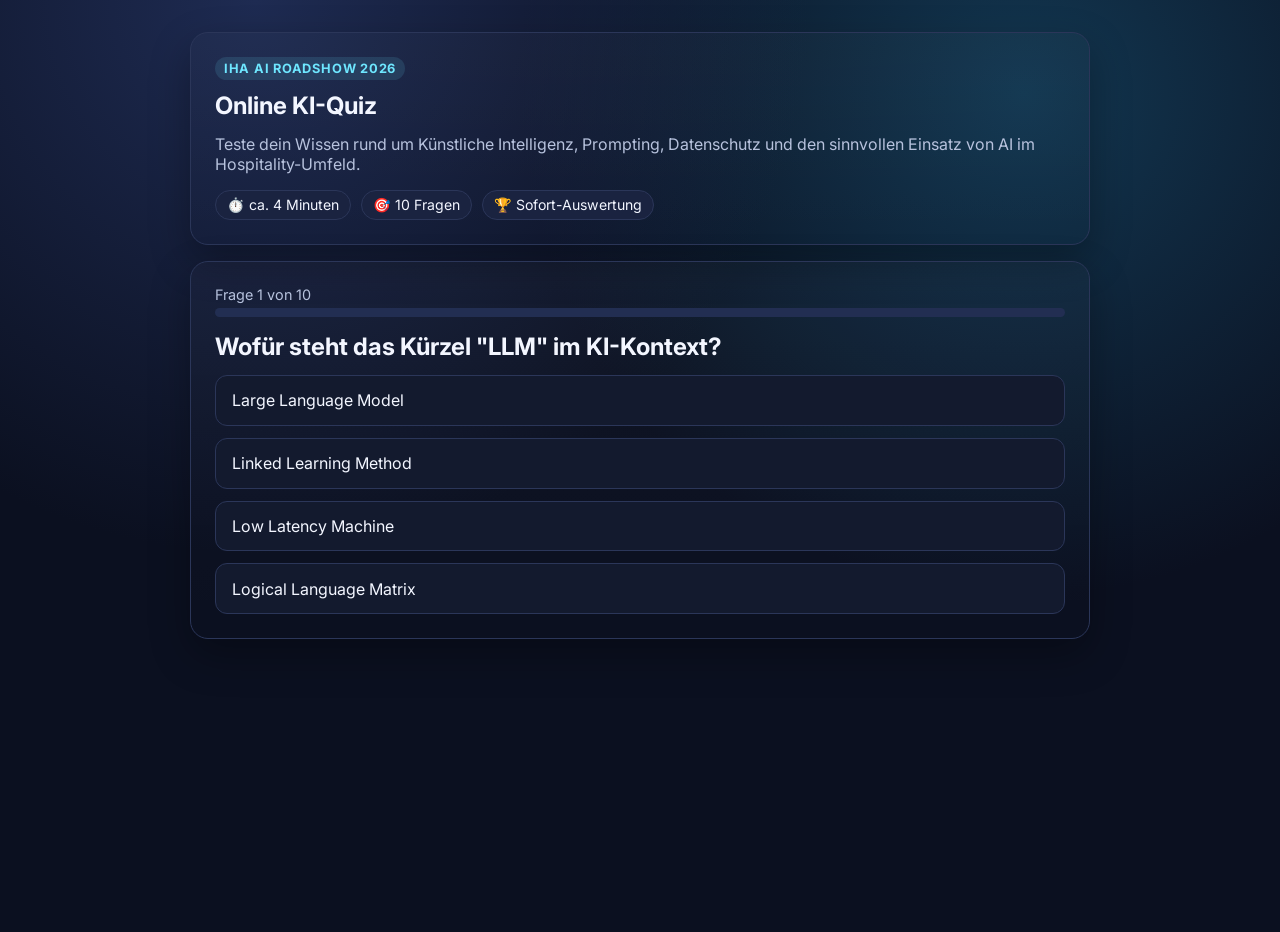
==== index.html @ 5fb24f61 "Create German IHA AI Roadshow online quiz" ====
<!DOCTYPE html>
<html lang="de">
<head>
  <meta charset="UTF-8">
  <meta name="viewport" content="width=device-width, initial-scale=1.0">
  <title>IHA AI Roadshow – Online-Quiz</title>
  <link rel="preconnect" href="https://fonts.googleapis.com">
  <link rel="preconnect" href="https://fonts.gstatic.com" crossorigin>
  <link href="https://fonts.googleapis.com/css2?family=Inter:wght@400;600;700;800&display=swap" rel="stylesheet">
  <link rel="stylesheet" href="styles.css">
</head>
<body>
  <main class="container">
    <section class="hero card">
      <p class="eyebrow">IHA AI Roadshow 2026</p>
      <h1>Online KI-Quiz</h1>
      <p class="intro">Teste dein Wissen rund um Künstliche Intelligenz, Prompting, Datenschutz und den sinnvollen Einsatz von AI im Hospitality-Umfeld.</p>
      <div class="meta">
        <span>⏱️ ca. 4 Minuten</span>
        <span>🎯 10 Fragen</span>
        <span>🏆 Sofort-Auswertung</span>
      </div>
    </section>

    <section class="quiz card" id="quiz" aria-live="polite"></section>
  </main>

  <script>
    const quizData = [
      {
        question: "Wofür steht das Kürzel \"LLM\" im KI-Kontext?",
        options: ["Large Language Model", "Linked Learning Method", "Low Latency Machine", "Logical Language Matrix"],
        answer: 0,
        explanation: "LLM steht für Large Language Model – also ein großes Sprachmodell, das mit sehr vielen Textdaten trainiert wurde."
      },
      {
        question: "Welche Aussage beschreibt Prompting am besten?",
        options: ["Das physische Starten eines Servers", "Die Formulierung von Eingaben für ein KI-Modell", "Das Komprimieren von Bildern", "Das Prüfen von WLAN-Signalen"],
        answer: 1,
        explanation: "Prompting bedeutet, eine KI durch klare Eingaben (Prompts) zu steuern, damit sie passende Ergebnisse liefert."
      },
      {
        question: "Was ist ein zentrales Risiko beim Einsatz von generativer KI im Unternehmen?",
        options: ["Zu viele USB-Ports", "Unkontrollierte Weitergabe sensibler Daten", "Höhere Bildschirmhelligkeit", "Langsamere Mausbewegung"],
        answer: 1,
        explanation: "Wer vertrauliche Daten ungeprüft in KI-Tools eingibt, riskiert Datenschutz- und Compliance-Probleme."
      },
      {
        question: "Welche Maßnahme verbessert die Qualität von KI-Antworten typischerweise am meisten?",
        options: ["Lauter Tippen", "Möglichst kurze, unpräzise Fragen", "Klare Rolle, Kontext und gewünschtes Ergebnis im Prompt", "Mehr Tabs im Browser"],
        answer: 2,
        explanation: "Je klarer Rolle, Kontext, Ziel und Format definiert sind, desto präziser kann das Modell antworten."
      },
      {
        question: "Was bedeutet \"Halluzination\" bei KI-Systemen?",
        options: ["Die KI schaltet sich aus", "Die KI erzeugt überzeugende, aber falsche Inhalte", "Ein Grafikfehler im Browser", "Die Tastatur reagiert nicht"],
        answer: 1,
        explanation: "Halluzinationen sind erfundene Aussagen, die plausibel klingen, aber faktisch falsch sein können."
      },
      {
        question: "Welches Prinzip ist bei KI-Nutzung im Hotelbetrieb besonders wichtig?",
        options: ["Mehr Emojis in jeder E-Mail", "Datensparsamkeit und Zugriff nach dem Need-to-know-Prinzip", "Alle Daten in öffentliche Chats kopieren", "Passwörter im Team teilen"],
        answer: 1,
        explanation: "Datensparsamkeit hilft, Risiken zu reduzieren. Nur notwendige Daten und klar geregelte Zugriffe sind best practice."
      },
      {
        question: "Welcher Use Case ist ein gutes Beispiel für KI-Mehrwert in der Hotellerie?",
        options: ["Automatische Erstellung personalisierter Antwortentwürfe für Gästebewertungen", "Austausch der Brandschutzanlage", "Ersetzen aller Mitarbeitergespräche", "Abschalten des PMS"],
        answer: 0,
        explanation: "KI kann Teams unterstützen, schneller hochwertige Antworten zu erstellen – mit menschlicher Endkontrolle."
      },
      {
        question: "Warum sollte man KI-Ergebnisse grundsätzlich verifizieren?",
        options: ["Weil KI immer langsam ist", "Weil KI keine Umlaute versteht", "Weil Antworten fehlerhaft, veraltet oder verzerrt sein können", "Weil sonst das WLAN ausfällt"],
        answer: 2,
        explanation: "KI liefert Wahrscheinlichkeiten, keine garantierten Fakten. Deshalb sind Faktencheck und Plausibilitätsprüfung Pflicht."
      },
      {
        question: "Welche Formulierung ist der bessere Prompt für ein Management-Briefing?",
        options: ["Erzähl mal was über KI", "Schreibe ein 5-Punkte-Briefing für Hoteldirektoren: Chancen, Risiken, erste 30-Tage-Schritte, in sachlichem Ton", "KI", "Mach irgendwas Kreatives"],
        answer: 1,
        explanation: "Der zweite Prompt ist klar in Zielgruppe, Struktur, Inhalt und Tonalität – dadurch deutlich nützlicher."
      },
      {
        question: "Was ist ein sinnvoller erster Schritt für KI-Governance im Unternehmen?",
        options: ["Keine Regeln definieren", "Eine kurze KI-Richtlinie mit erlaubten Tools und Datennutzung erstellen", "Alle bestehenden Prozesse löschen", "Nur noch per Sprachnachricht kommunizieren"],
        answer: 1,
        explanation: "Eine pragmatische KI-Policy schafft Sicherheit: Welche Tools sind erlaubt, welche Daten tabu, wer gibt frei?"
      }
    ];

    const quizEl = document.getElementById('quiz');
    let current = 0;
    let score = 0;
    const selectedAnswers = [];

    function renderQuestion() {
      const item = quizData[current];
      quizEl.innerHTML = `
        <div class="progress-wrap">
          <p class="progress-label">Frage ${current + 1} von ${quizData.length}</p>
          <div class="progress"><span style="width:${((current) / quizData.length) * 100}%"></span></div>
        </div>
        <h2>${item.question}</h2>
        <div class="options">
          ${item.options.map((opt, i) => `
            <button class="option" data-index="${i}">${opt}</button>
          `).join('')}
        </div>
      `;

      quizEl.querySelectorAll('.option').forEach(btn => {
        btn.addEventListener('click', () => handleAnswer(Number(btn.dataset.index)));
      });
    }

    function handleAnswer(index) {
      selectedAnswers.push(index);
      const item = quizData[current];
      if (index === item.answer) score++;

      quizEl.innerHTML = `
        <p class="feedback ${index === item.answer ? 'ok' : 'bad'}">
          ${index === item.answer ? '✅ Richtig!' : '❌ Nicht ganz.'}
        </p>
        <p class="explanation">${item.explanation}</p>
        <button class="next">${current + 1 < quizData.length ? 'Weiter zur nächsten Frage' : 'Ergebnis anzeigen'}</button>
      `;

      quizEl.querySelector('.next').addEventListener('click', () => {
        current++;
        if (current < quizData.length) {
          renderQuestion();
        } else {
          renderResult();
        }
      });
    }

    function renderResult() {
      const pct = Math.round((score / quizData.length) * 100);
      let level = 'KI-Neuling';
      if (pct >= 80) level = 'KI-Champion';
      else if (pct >= 60) level = 'KI-Praktiker:in';
      else if (pct >= 40) level = 'KI-Entdecker:in';

      quizEl.innerHTML = `
        <h2>Dein Ergebnis</h2>
        <p class="result-score">${score} / ${quizData.length} richtig (${pct}%)</p>
        <p class="result-level">Level: <strong>${level}</strong></p>
        <p class="result-copy">Danke fürs Mitmachen beim <strong>IHA AI Roadshow</strong> Quiz. Nutze die Session, um konkrete KI-Anwendungsfälle für deinen Betrieb zu definieren.</p>
        <button class="restart">Nochmal spielen</button>
      `;

      quizEl.querySelector('.restart').addEventListener('click', () => {
        current = 0;
        score = 0;
        selectedAnswers.length = 0;
        renderQuestion();
      });
    }

    renderQuestion();
  </script>
</body>
</html>
---- styles.css ----
:root {
  --bg: #0b1020;
  --surface: #131a2e;
  --surface-2: #1a2340;
  --text: #f3f6ff;
  --muted: #b7c2dd;
  --primary: #6ee7ff;
  --success: #38d39f;
  --danger: #ff7b7b;
  --border: #2b3659;
}

* {
  box-sizing: border-box;
}

body {
  margin: 0;
  min-height: 100vh;
  font-family: 'Inter', system-ui, -apple-system, BlinkMacSystemFont, 'Segoe UI', sans-serif;
  color: var(--text);
  background:
    radial-gradient(circle at 20% 0%, #1e2b52 0%, transparent 40%),
    radial-gradient(circle at 80% 10%, #123751 0%, transparent 38%),
    var(--bg);
}

.container {
  width: min(900px, 92vw);
  margin: 2rem auto 3rem;
  display: grid;
  gap: 1rem;
}

.card {
  background: linear-gradient(180deg, rgba(255, 255, 255, 0.02), rgba(255, 255, 255, 0));
  border: 1px solid var(--border);
  border-radius: 18px;
  padding: 1.5rem;
  box-shadow: 0 16px 40px rgba(0, 0, 0, 0.3);
}

.eyebrow {
  display: inline-block;
  margin: 0 0 0.75rem;
  padding: 0.25rem 0.55rem;
  border-radius: 999px;
  background: rgba(110, 231, 255, 0.12);
  color: var(--primary);
  font-weight: 700;
  font-size: 0.8rem;
  letter-spacing: 0.06em;
  text-transform: uppercase;
}

h1, h2 {
  margin: 0 0 0.8rem;
  line-height: 1.2;
}

.intro {
  margin: 0;
  color: var(--muted);
}

.meta {
  margin-top: 1rem;
  display: flex;
  flex-wrap: wrap;
  gap: 0.6rem;
}

.meta span {
  background: var(--surface-2);
  border: 1px solid var(--border);
  border-radius: 999px;
  padding: 0.35rem 0.7rem;
  font-size: 0.88rem;
}

.progress-wrap {
  margin-bottom: 1rem;
}

.progress-label {
  margin: 0 0 0.35rem;
  color: var(--muted);
  font-size: 0.9rem;
}

.progress {
  width: 100%;
  height: 9px;
  border-radius: 999px;
  background: #222e52;
  overflow: hidden;
}

.progress span {
  display: block;
  height: 100%;
  background: linear-gradient(90deg, #41c9ff, #3be7af);
}

.options {
  display: grid;
  gap: 0.75rem;
}

.option, .next, .restart {
  border: 1px solid var(--border);
  background: var(--surface);
  color: var(--text);
  border-radius: 12px;
  padding: 0.9rem 1rem;
  text-align: left;
  cursor: pointer;
  font: inherit;
  transition: transform 0.15s ease, border-color 0.2s ease, background 0.2s ease;
}

.option:hover, .next:hover, .restart:hover {
  transform: translateY(-1px);
  border-color: #4a5f94;
  background: #1d2744;
}

.feedback {
  font-weight: 700;
  margin: 0 0 0.7rem;
}

.feedback.ok {
  color: var(--success);
}

.feedback.bad {
  color: var(--danger);
}

.explanation {
  margin: 0 0 1rem;
  color: var(--muted);
}

.result-score {
  font-size: 1.1rem;
  font-weight: 700;
}

.result-level,
.result-copy {
  color: var(--muted);
}

.next,
.restart {
  margin-top: 0.2rem;
  text-align: center;
}

@media (max-width: 600px) {
  .container {
    margin-top: 1.2rem;
  }

  .card {
    padding: 1.15rem;
  }

  h1 {
    font-size: 1.65rem;
  }
}
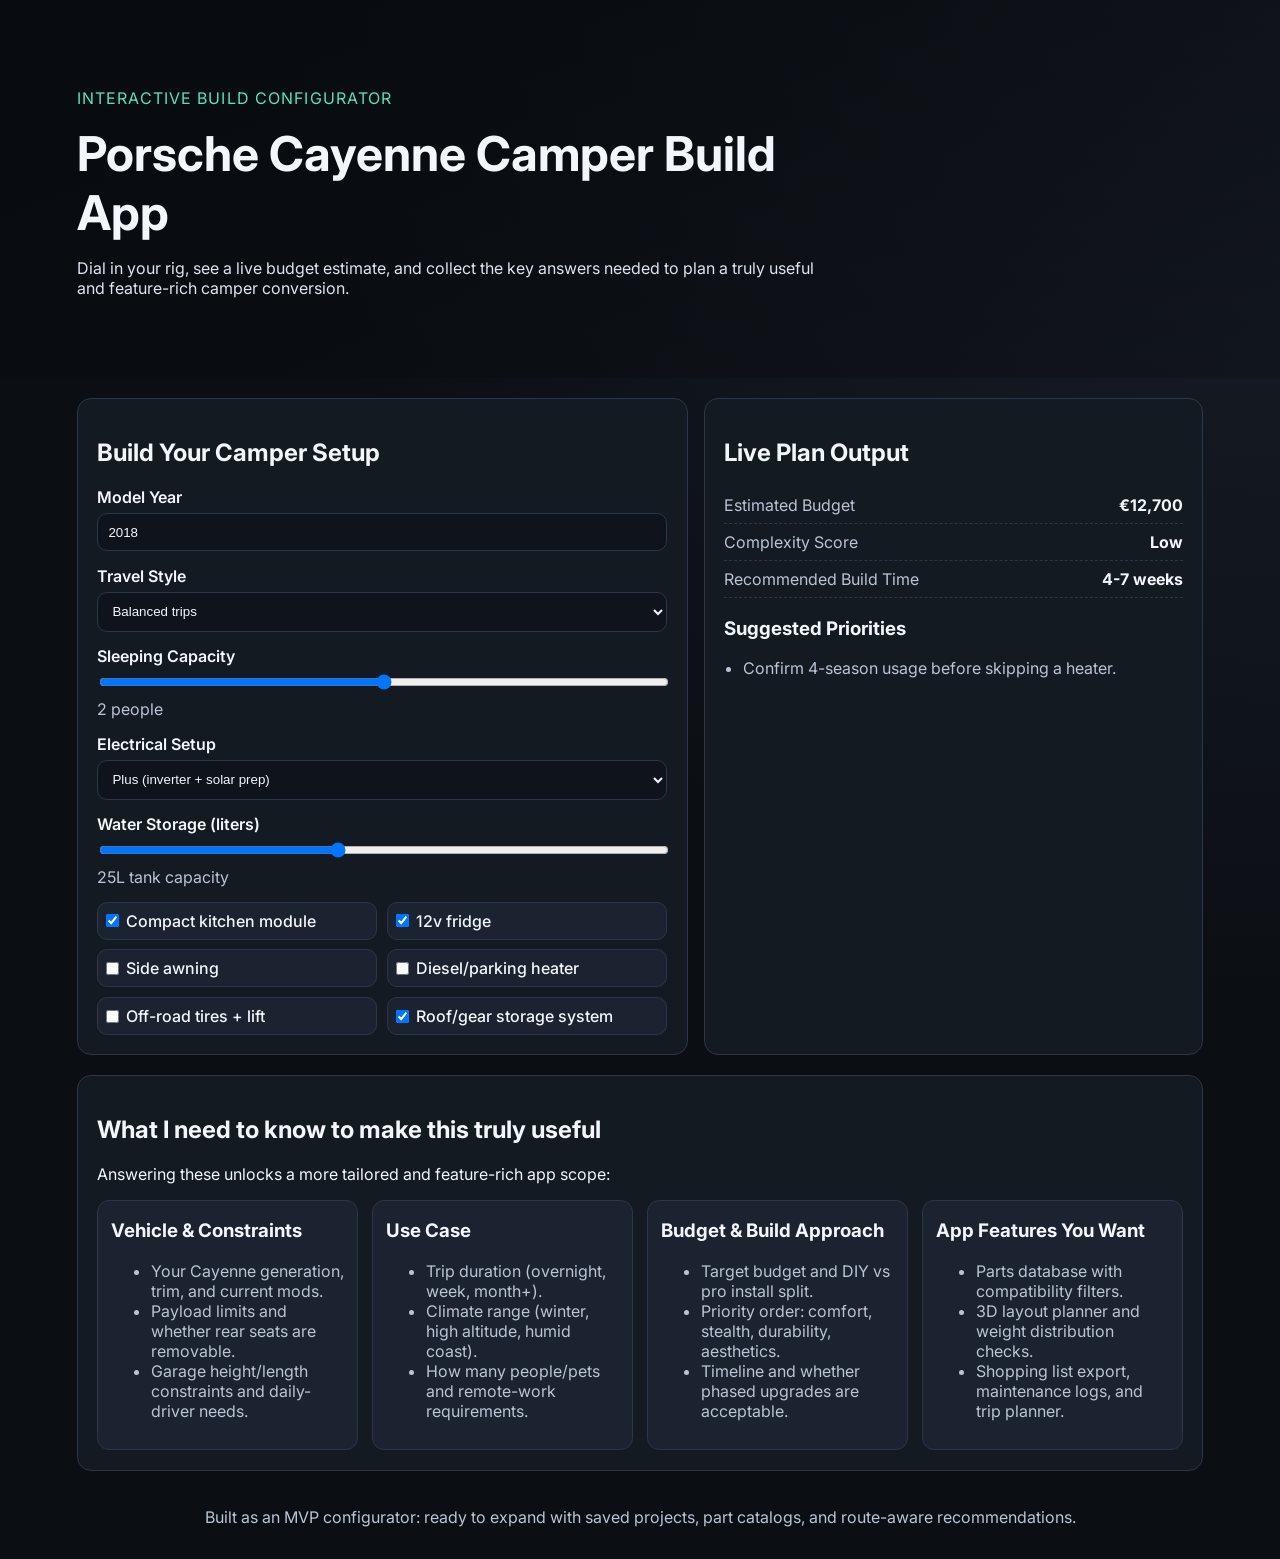
==== commit bc4fcaec: "Build interactive Porsche Cayenne camper planner MVP" ====
--- a/index.html
+++ b/index.html
@@ -1,166 +1,122 @@
 <!DOCTYPE html>
-<html lang="de">
+<html lang="en">
 <head>
   <meta charset="UTF-8">
   <meta name="viewport" content="width=device-width, initial-scale=1.0">
-  <title>IHA AI Roadshow – Online-Quiz</title>
+  <title>Porsche Cayenne Camper Build Planner</title>
   <link rel="preconnect" href="https://fonts.googleapis.com">
   <link rel="preconnect" href="https://fonts.gstatic.com" crossorigin>
   <link href="https://fonts.googleapis.com/css2?family=Inter:wght@400;600;700;800&display=swap" rel="stylesheet">
   <link rel="stylesheet" href="styles.css">
 </head>
 <body>
-  <main class="container">
-    <section class="hero card">
-      <p class="eyebrow">IHA AI Roadshow 2026</p>
-      <h1>Online KI-Quiz</h1>
-      <p class="intro">Teste dein Wissen rund um Künstliche Intelligenz, Prompting, Datenschutz und den sinnvollen Einsatz von AI im Hospitality-Umfeld.</p>
-      <div class="meta">
-        <span>⏱️ ca. 4 Minuten</span>
-        <span>🎯 10 Fragen</span>
-        <span>🏆 Sofort-Auswertung</span>
+  <header class="hero">
+    <div class="hero-overlay"></div>
+    <div class="hero-content">
+      <p class="eyebrow">Interactive Build Configurator</p>
+      <h1>Porsche Cayenne Camper Build App</h1>
+      <p class="lede">Dial in your rig, see a live budget estimate, and collect the key answers needed to plan a truly useful and feature-rich camper conversion.</p>
+    </div>
+  </header>
+
+  <main class="layout">
+    <section class="panel controls">
+      <h2>Build Your Camper Setup</h2>
+
+      <label>Model Year
+        <input id="modelYear" type="number" min="2008" max="2026" value="2018">
+      </label>
+
+      <label>Travel Style
+        <select id="travelStyle">
+          <option value="weekend">Weekend escapes</option>
+          <option value="balanced" selected>Balanced trips</option>
+          <option value="expedition">Long expeditions</option>
+        </select>
+      </label>
+
+      <label>Sleeping Capacity
+        <input id="sleepers" type="range" min="1" max="3" value="2">
+        <span class="hint"><span id="sleepersValue">2</span> people</span>
+      </label>
+
+      <label>Electrical Setup
+        <select id="powerTier">
+          <option value="basic">Basic (battery + USB/12v)</option>
+          <option value="plus" selected>Plus (inverter + solar prep)</option>
+          <option value="pro">Pro (solar + shore + smart monitoring)</option>
+        </select>
+      </label>
+
+      <label>Water Storage (liters)
+        <input id="waterLiters" type="range" min="0" max="60" value="25">
+        <span class="hint"><span id="waterValue">25</span>L tank capacity</span>
+      </label>
+
+      <div class="checkbox-grid">
+        <label><input type="checkbox" id="kitchen" checked> Compact kitchen module</label>
+        <label><input type="checkbox" id="fridge" checked> 12v fridge</label>
+        <label><input type="checkbox" id="awning"> Side awning</label>
+        <label><input type="checkbox" id="heater"> Diesel/parking heater</label>
+        <label><input type="checkbox" id="offroad"> Off-road tires + lift</label>
+        <label><input type="checkbox" id="storage" checked> Roof/gear storage system</label>
       </div>
     </section>
 
-    <section class="quiz card" id="quiz" aria-live="polite"></section>
+    <aside class="panel output">
+      <h2>Live Plan Output</h2>
+      <div class="metric"><span>Estimated Budget</span><strong id="budget">€13,000</strong></div>
+      <div class="metric"><span>Complexity Score</span><strong id="complexity">Medium</strong></div>
+      <div class="metric"><span>Recommended Build Time</span><strong id="timeline">8-12 weeks</strong></div>
+
+      <h3>Suggested Priorities</h3>
+      <ul id="priorities"></ul>
+    </aside>
   </main>
 
-  <script>
-    const quizData = [
-      {
-        question: "Wofür steht das Kürzel \"LLM\" im KI-Kontext?",
-        options: ["Large Language Model", "Linked Learning Method", "Low Latency Machine", "Logical Language Matrix"],
-        answer: 0,
-        explanation: "LLM steht für Large Language Model – also ein großes Sprachmodell, das mit sehr vielen Textdaten trainiert wurde."
-      },
-      {
-        question: "Welche Aussage beschreibt Prompting am besten?",
-        options: ["Das physische Starten eines Servers", "Die Formulierung von Eingaben für ein KI-Modell", "Das Komprimieren von Bildern", "Das Prüfen von WLAN-Signalen"],
-        answer: 1,
-        explanation: "Prompting bedeutet, eine KI durch klare Eingaben (Prompts) zu steuern, damit sie passende Ergebnisse liefert."
-      },
-      {
-        question: "Was ist ein zentrales Risiko beim Einsatz von generativer KI im Unternehmen?",
-        options: ["Zu viele USB-Ports", "Unkontrollierte Weitergabe sensibler Daten", "Höhere Bildschirmhelligkeit", "Langsamere Mausbewegung"],
-        answer: 1,
-        explanation: "Wer vertrauliche Daten ungeprüft in KI-Tools eingibt, riskiert Datenschutz- und Compliance-Probleme."
-      },
-      {
-        question: "Welche Maßnahme verbessert die Qualität von KI-Antworten typischerweise am meisten?",
-        options: ["Lauter Tippen", "Möglichst kurze, unpräzise Fragen", "Klare Rolle, Kontext und gewünschtes Ergebnis im Prompt", "Mehr Tabs im Browser"],
-        answer: 2,
-        explanation: "Je klarer Rolle, Kontext, Ziel und Format definiert sind, desto präziser kann das Modell antworten."
-      },
-      {
-        question: "Was bedeutet \"Halluzination\" bei KI-Systemen?",
-        options: ["Die KI schaltet sich aus", "Die KI erzeugt überzeugende, aber falsche Inhalte", "Ein Grafikfehler im Browser", "Die Tastatur reagiert nicht"],
-        answer: 1,
-        explanation: "Halluzinationen sind erfundene Aussagen, die plausibel klingen, aber faktisch falsch sein können."
-      },
-      {
-        question: "Welches Prinzip ist bei KI-Nutzung im Hotelbetrieb besonders wichtig?",
-        options: ["Mehr Emojis in jeder E-Mail", "Datensparsamkeit und Zugriff nach dem Need-to-know-Prinzip", "Alle Daten in öffentliche Chats kopieren", "Passwörter im Team teilen"],
-        answer: 1,
-        explanation: "Datensparsamkeit hilft, Risiken zu reduzieren. Nur notwendige Daten und klar geregelte Zugriffe sind best practice."
-      },
-      {
-        question: "Welcher Use Case ist ein gutes Beispiel für KI-Mehrwert in der Hotellerie?",
-        options: ["Automatische Erstellung personalisierter Antwortentwürfe für Gästebewertungen", "Austausch der Brandschutzanlage", "Ersetzen aller Mitarbeitergespräche", "Abschalten des PMS"],
-        answer: 0,
-        explanation: "KI kann Teams unterstützen, schneller hochwertige Antworten zu erstellen – mit menschlicher Endkontrolle."
-      },
-      {
-        question: "Warum sollte man KI-Ergebnisse grundsätzlich verifizieren?",
-        options: ["Weil KI immer langsam ist", "Weil KI keine Umlaute versteht", "Weil Antworten fehlerhaft, veraltet oder verzerrt sein können", "Weil sonst das WLAN ausfällt"],
-        answer: 2,
-        explanation: "KI liefert Wahrscheinlichkeiten, keine garantierten Fakten. Deshalb sind Faktencheck und Plausibilitätsprüfung Pflicht."
-      },
-      {
-        question: "Welche Formulierung ist der bessere Prompt für ein Management-Briefing?",
-        options: ["Erzähl mal was über KI", "Schreibe ein 5-Punkte-Briefing für Hoteldirektoren: Chancen, Risiken, erste 30-Tage-Schritte, in sachlichem Ton", "KI", "Mach irgendwas Kreatives"],
-        answer: 1,
-        explanation: "Der zweite Prompt ist klar in Zielgruppe, Struktur, Inhalt und Tonalität – dadurch deutlich nützlicher."
-      },
-      {
-        question: "Was ist ein sinnvoller erster Schritt für KI-Governance im Unternehmen?",
-        options: ["Keine Regeln definieren", "Eine kurze KI-Richtlinie mit erlaubten Tools und Datennutzung erstellen", "Alle bestehenden Prozesse löschen", "Nur noch per Sprachnachricht kommunizieren"],
-        answer: 1,
-        explanation: "Eine pragmatische KI-Policy schafft Sicherheit: Welche Tools sind erlaubt, welche Daten tabu, wer gibt frei?"
-      }
-    ];
+  <section class="panel questions">
+    <h2>What I need to know to make this truly useful</h2>
+    <p>Answering these unlocks a more tailored and feature-rich app scope:</p>
+    <div class="grid">
+      <article class="card">
+        <h3>Vehicle & Constraints</h3>
+        <ul>
+          <li>Your Cayenne generation, trim, and current mods.</li>
+          <li>Payload limits and whether rear seats are removable.</li>
+          <li>Garage height/length constraints and daily-driver needs.</li>
+        </ul>
+      </article>
+      <article class="card">
+        <h3>Use Case</h3>
+        <ul>
+          <li>Trip duration (overnight, week, month+).</li>
+          <li>Climate range (winter, high altitude, humid coast).</li>
+          <li>How many people/pets and remote-work requirements.</li>
+        </ul>
+      </article>
+      <article class="card">
+        <h3>Budget & Build Approach</h3>
+        <ul>
+          <li>Target budget and DIY vs pro install split.</li>
+          <li>Priority order: comfort, stealth, durability, aesthetics.</li>
+          <li>Timeline and whether phased upgrades are acceptable.</li>
+        </ul>
+      </article>
+      <article class="card">
+        <h3>App Features You Want</h3>
+        <ul>
+          <li>Parts database with compatibility filters.</li>
+          <li>3D layout planner and weight distribution checks.</li>
+          <li>Shopping list export, maintenance logs, and trip planner.</li>
+        </ul>
+      </article>
+    </div>
+  </section>
 
-    const quizEl = document.getElementById('quiz');
-    let current = 0;
-    let score = 0;
-    const selectedAnswers = [];
+  <footer class="footer">
+    Built as an MVP configurator: ready to expand with saved projects, part catalogs, and route-aware recommendations.
+  </footer>
 
-    function renderQuestion() {
-      const item = quizData[current];
-      quizEl.innerHTML = `
-        <div class="progress-wrap">
-          <p class="progress-label">Frage ${current + 1} von ${quizData.length}</p>
-          <div class="progress"><span style="width:${((current) / quizData.length) * 100}%"></span></div>
-        </div>
-        <h2>${item.question}</h2>
-        <div class="options">
-          ${item.options.map((opt, i) => `
-            <button class="option" data-index="${i}">${opt}</button>
-          `).join('')}
-        </div>
-      `;
-
-      quizEl.querySelectorAll('.option').forEach(btn => {
-        btn.addEventListener('click', () => handleAnswer(Number(btn.dataset.index)));
-      });
-    }
-
-    function handleAnswer(index) {
-      selectedAnswers.push(index);
-      const item = quizData[current];
-      if (index === item.answer) score++;
-
-      quizEl.innerHTML = `
-        <p class="feedback ${index === item.answer ? 'ok' : 'bad'}">
-          ${index === item.answer ? '✅ Richtig!' : '❌ Nicht ganz.'}
-        </p>
-        <p class="explanation">${item.explanation}</p>
-        <button class="next">${current + 1 < quizData.length ? 'Weiter zur nächsten Frage' : 'Ergebnis anzeigen'}</button>
-      `;
-
-      quizEl.querySelector('.next').addEventListener('click', () => {
-        current++;
-        if (current < quizData.length) {
-          renderQuestion();
-        } else {
-          renderResult();
-        }
-      });
-    }
-
-    function renderResult() {
-      const pct = Math.round((score / quizData.length) * 100);
-      let level = 'KI-Neuling';
-      if (pct >= 80) level = 'KI-Champion';
-      else if (pct >= 60) level = 'KI-Praktiker:in';
-      else if (pct >= 40) level = 'KI-Entdecker:in';
-
-      quizEl.innerHTML = `
-        <h2>Dein Ergebnis</h2>
-        <p class="result-score">${score} / ${quizData.length} richtig (${pct}%)</p>
-        <p class="result-level">Level: <strong>${level}</strong></p>
-        <p class="result-copy">Danke fürs Mitmachen beim <strong>IHA AI Roadshow</strong> Quiz. Nutze die Session, um konkrete KI-Anwendungsfälle für deinen Betrieb zu definieren.</p>
-        <button class="restart">Nochmal spielen</button>
-      `;
-
-      quizEl.querySelector('.restart').addEventListener('click', () => {
-        current = 0;
-        score = 0;
-        selectedAnswers.length = 0;
-        renderQuestion();
-      });
-    }
-
-    renderQuestion();
-  </script>
+  <script src="script.js"></script>
 </body>
 </html>
--- a/styles.css
+++ b/styles.css
@@ -1,174 +1,142 @@
 :root {
-  --bg: #0b1020;
-  --surface: #131a2e;
-  --surface-2: #1a2340;
-  --text: #f3f6ff;
-  --muted: #b7c2dd;
-  --primary: #6ee7ff;
-  --success: #38d39f;
-  --danger: #ff7b7b;
-  --border: #2b3659;
+  --bg: #0b0f14;
+  --panel: #141a22;
+  --card: #1b2330;
+  --border: #2b3647;
+  --text: #f3f6fc;
+  --muted: #b9c4d4;
+  --accent: #d5001c;
+  --accent-2: #53e3c2;
 }
 
-* {
-  box-sizing: border-box;
-}
+* { box-sizing: border-box; }
 
 body {
   margin: 0;
-  min-height: 100vh;
-  font-family: 'Inter', system-ui, -apple-system, BlinkMacSystemFont, 'Segoe UI', sans-serif;
+  font-family: 'Inter', system-ui, sans-serif;
   color: var(--text);
-  background:
-    radial-gradient(circle at 20% 0%, #1e2b52 0%, transparent 40%),
-    radial-gradient(circle at 80% 10%, #123751 0%, transparent 38%),
-    var(--bg);
+  background: radial-gradient(circle at top right, #1a202a, var(--bg) 50%);
 }
 
-.container {
-  width: min(900px, 92vw);
-  margin: 2rem auto 3rem;
+.hero {
+  position: relative;
+  min-height: 42vh;
+  display: flex;
+  align-items: end;
+  padding: 4rem 6vw;
+  background: url('https://images.unsplash.com/photo-1609521263047-f8f205293f24?auto=format&fit=crop&w=1600&q=80') center/cover no-repeat;
+}
+
+.hero-overlay {
+  position: absolute;
+  inset: 0;
+  background: linear-gradient(160deg, rgba(7,10,14,0.9), rgba(12,15,20,0.45));
+}
+
+.hero-content { position: relative; max-width: 760px; }
+.eyebrow { color: var(--accent-2); text-transform: uppercase; letter-spacing: 0.07em; }
+.lede { color: #dde4ef; }
+h1 { margin: 0.2rem 0 0.8rem; font-size: clamp(2rem, 4vw, 3rem); }
+
+.layout {
   display: grid;
+  grid-template-columns: 1.1fr 0.9fr;
   gap: 1rem;
+  padding: 1.25rem 6vw;
+}
+
+.panel {
+  background: var(--panel);
+  border: 1px solid var(--border);
+  border-radius: 14px;
+  padding: 1.2rem;
+}
+
+.controls label {
+  display: block;
+  margin-bottom: 0.9rem;
+  font-weight: 600;
+}
+
+input, select {
+  width: 100%;
+  margin-top: 0.4rem;
+  background: #0f141c;
+  border: 1px solid var(--border);
+  color: var(--text);
+  border-radius: 10px;
+  padding: 0.65rem;
+}
+
+input[type='range'] { padding: 0; }
+
+.hint {
+  display: block;
+  font-weight: 400;
+  color: var(--muted);
+  margin-top: 0.3rem;
+}
+
+.checkbox-grid {
+  display: grid;
+  grid-template-columns: 1fr 1fr;
+  gap: 0.6rem;
+  margin-top: 0.8rem;
+}
+
+.checkbox-grid label {
+  display: flex;
+  align-items: center;
+  gap: 0.45rem;
+  background: var(--card);
+  border: 1px solid var(--border);
+  border-radius: 10px;
+  padding: 0.5rem;
+  margin: 0;
+  font-weight: 500;
+}
+
+.checkbox-grid input { width: auto; margin: 0; }
+
+.metric {
+  display: flex;
+  justify-content: space-between;
+  border-bottom: 1px dashed var(--border);
+  padding: 0.5rem 0;
+  color: var(--muted);
+}
+
+.metric strong { color: var(--text); }
+
+#priorities { color: var(--muted); padding-left: 1.2rem; }
+
+.questions {
+  margin: 0 6vw 1.5rem;
+}
+
+.questions .grid {
+  display: grid;
+  grid-template-columns: repeat(auto-fit, minmax(220px, 1fr));
+  gap: 0.9rem;
 }
 
 .card {
-  background: linear-gradient(180deg, rgba(255, 255, 255, 0.02), rgba(255, 255, 255, 0));
+  background: var(--card);
   border: 1px solid var(--border);
-  border-radius: 18px;
-  padding: 1.5rem;
-  box-shadow: 0 16px 40px rgba(0, 0, 0, 0.3);
+  border-radius: 12px;
+  padding: 0.8rem;
 }
 
-.eyebrow {
-  display: inline-block;
-  margin: 0 0 0.75rem;
-  padding: 0.25rem 0.55rem;
-  border-radius: 999px;
-  background: rgba(110, 231, 255, 0.12);
-  color: var(--primary);
-  font-weight: 700;
-  font-size: 0.8rem;
-  letter-spacing: 0.06em;
-  text-transform: uppercase;
-}
+.card h3 { margin-top: 0.3rem; }
+.card ul { color: var(--muted); }
 
-h1, h2 {
-  margin: 0 0 0.8rem;
-  line-height: 1.2;
-}
-
-.intro {
-  margin: 0;
+.footer {
+  padding: 0.8rem 6vw 2rem;
   color: var(--muted);
-}
-
-.meta {
-  margin-top: 1rem;
-  display: flex;
-  flex-wrap: wrap;
-  gap: 0.6rem;
-}
-
-.meta span {
-  background: var(--surface-2);
-  border: 1px solid var(--border);
-  border-radius: 999px;
-  padding: 0.35rem 0.7rem;
-  font-size: 0.88rem;
-}
-
-.progress-wrap {
-  margin-bottom: 1rem;
-}
-
-.progress-label {
-  margin: 0 0 0.35rem;
-  color: var(--muted);
-  font-size: 0.9rem;
-}
-
-.progress {
-  width: 100%;
-  height: 9px;
-  border-radius: 999px;
-  background: #222e52;
-  overflow: hidden;
-}
-
-.progress span {
-  display: block;
-  height: 100%;
-  background: linear-gradient(90deg, #41c9ff, #3be7af);
-}
-
-.options {
-  display: grid;
-  gap: 0.75rem;
-}
-
-.option, .next, .restart {
-  border: 1px solid var(--border);
-  background: var(--surface);
-  color: var(--text);
-  border-radius: 12px;
-  padding: 0.9rem 1rem;
-  text-align: left;
-  cursor: pointer;
-  font: inherit;
-  transition: transform 0.15s ease, border-color 0.2s ease, background 0.2s ease;
-}
-
-.option:hover, .next:hover, .restart:hover {
-  transform: translateY(-1px);
-  border-color: #4a5f94;
-  background: #1d2744;
-}
-
-.feedback {
-  font-weight: 700;
-  margin: 0 0 0.7rem;
-}
-
-.feedback.ok {
-  color: var(--success);
-}
-
-.feedback.bad {
-  color: var(--danger);
-}
-
-.explanation {
-  margin: 0 0 1rem;
-  color: var(--muted);
-}
-
-.result-score {
-  font-size: 1.1rem;
-  font-weight: 700;
-}
-
-.result-level,
-.result-copy {
-  color: var(--muted);
-}
-
-.next,
-.restart {
-  margin-top: 0.2rem;
   text-align: center;
 }
 
-@media (max-width: 600px) {
-  .container {
-    margin-top: 1.2rem;
-  }
-
-  .card {
-    padding: 1.15rem;
-  }
-
-  h1 {
-    font-size: 1.65rem;
-  }
+@media (max-width: 860px) {
+  .layout { grid-template-columns: 1fr; }
+  .checkbox-grid { grid-template-columns: 1fr; }
 }
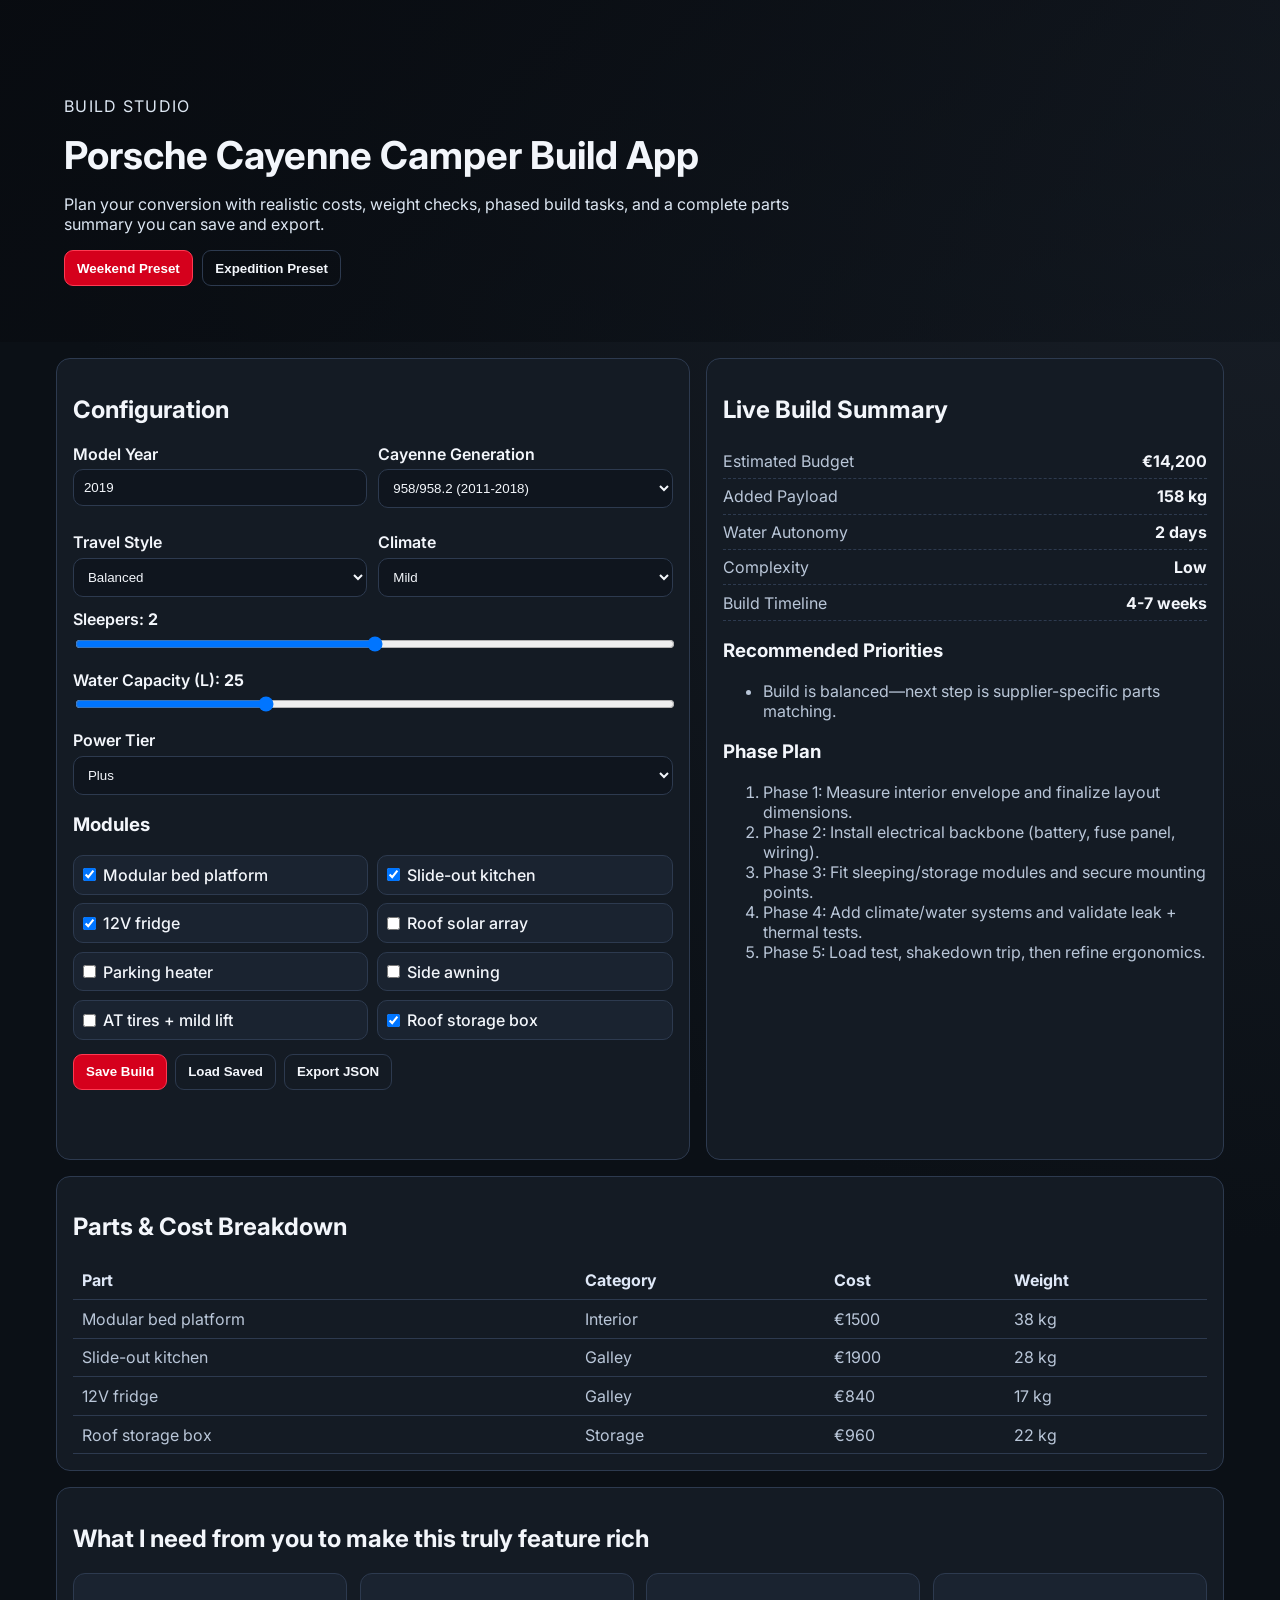
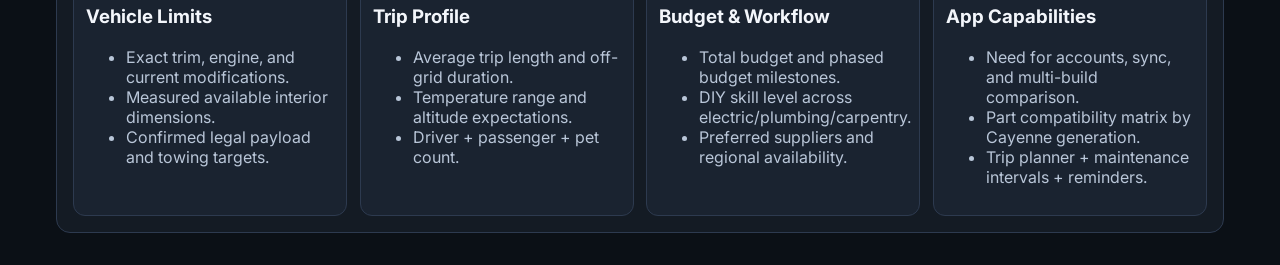
==== commit 14c095e6: "Upgrade camper app into feature-rich build studio" ====
--- a/index.html
+++ b/index.html
@@ -3,119 +3,149 @@
 <head>
   <meta charset="UTF-8">
   <meta name="viewport" content="width=device-width, initial-scale=1.0">
-  <title>Porsche Cayenne Camper Build Planner</title>
+  <title>Porsche Cayenne Camper Build Studio</title>
   <link rel="preconnect" href="https://fonts.googleapis.com">
   <link rel="preconnect" href="https://fonts.gstatic.com" crossorigin>
-  <link href="https://fonts.googleapis.com/css2?family=Inter:wght@400;600;700;800&display=swap" rel="stylesheet">
+  <link href="https://fonts.googleapis.com/css2?family=Inter:wght@400;500;700;800&display=swap" rel="stylesheet">
   <link rel="stylesheet" href="styles.css">
 </head>
 <body>
   <header class="hero">
     <div class="hero-overlay"></div>
     <div class="hero-content">
-      <p class="eyebrow">Interactive Build Configurator</p>
+      <p class="eyebrow">Build Studio</p>
       <h1>Porsche Cayenne Camper Build App</h1>
-      <p class="lede">Dial in your rig, see a live budget estimate, and collect the key answers needed to plan a truly useful and feature-rich camper conversion.</p>
+      <p>Plan your conversion with realistic costs, weight checks, phased build tasks, and a complete parts summary you can save and export.</p>
+      <div class="hero-actions">
+        <button id="presetWeekend" class="button">Weekend Preset</button>
+        <button id="presetExpedition" class="button ghost">Expedition Preset</button>
+      </div>
     </div>
   </header>
 
-  <main class="layout">
+  <main class="container">
     <section class="panel controls">
-      <h2>Build Your Camper Setup</h2>
+      <h2>Configuration</h2>
 
-      <label>Model Year
-        <input id="modelYear" type="number" min="2008" max="2026" value="2018">
+      <div class="form-grid">
+        <label>Model Year
+          <input id="modelYear" type="number" min="2003" max="2026" value="2019">
+        </label>
+        <label>Cayenne Generation
+          <select id="generation">
+            <option value="955">955/957 (2003-2010)</option>
+            <option value="958" selected>958/958.2 (2011-2018)</option>
+            <option value="9ya">9YA (2019+)</option>
+          </select>
+        </label>
+        <label>Travel Style
+          <select id="travelStyle">
+            <option value="weekend">Weekend</option>
+            <option value="balanced" selected>Balanced</option>
+            <option value="expedition">Expedition</option>
+          </select>
+        </label>
+        <label>Climate
+          <select id="climate">
+            <option value="mild" selected>Mild</option>
+            <option value="cold">Cold / 4-season</option>
+            <option value="hot">Hot / desert</option>
+          </select>
+        </label>
+      </div>
+
+      <label>Sleepers: <strong id="sleepersValue">2</strong>
+        <input id="sleepers" type="range" min="1" max="3" value="2">
       </label>
 
-      <label>Travel Style
-        <select id="travelStyle">
-          <option value="weekend">Weekend escapes</option>
-          <option value="balanced" selected>Balanced trips</option>
-          <option value="expedition">Long expeditions</option>
+      <label>Water Capacity (L): <strong id="waterValue">25</strong>
+        <input id="waterLiters" type="range" min="0" max="80" value="25">
+      </label>
+
+      <label>Power Tier
+        <select id="powerTier">
+          <option value="basic">Basic</option>
+          <option value="plus" selected>Plus</option>
+          <option value="pro">Pro</option>
         </select>
       </label>
 
-      <label>Sleeping Capacity
-        <input id="sleepers" type="range" min="1" max="3" value="2">
-        <span class="hint"><span id="sleepersValue">2</span> people</span>
-      </label>
+      <h3>Modules</h3>
+      <div class="checkbox-grid" id="moduleGrid"></div>
 
-      <label>Electrical Setup
-        <select id="powerTier">
-          <option value="basic">Basic (battery + USB/12v)</option>
-          <option value="plus" selected>Plus (inverter + solar prep)</option>
-          <option value="pro">Pro (solar + shore + smart monitoring)</option>
-        </select>
-      </label>
+      <div class="actions">
+        <button id="saveBuild" class="button">Save Build</button>
+        <button id="loadBuild" class="button ghost">Load Saved</button>
+        <button id="exportBuild" class="button ghost">Export JSON</button>
+      </div>
+      <p class="status" id="status"></p>
+    </section>
 
-      <label>Water Storage (liters)
-        <input id="waterLiters" type="range" min="0" max="60" value="25">
-        <span class="hint"><span id="waterValue">25</span>L tank capacity</span>
-      </label>
+    <section class="panel output">
+      <h2>Live Build Summary</h2>
+      <div class="metrics">
+        <div class="metric"><span>Estimated Budget</span><strong id="budget">€0</strong></div>
+        <div class="metric"><span>Added Payload</span><strong id="payload">0 kg</strong></div>
+        <div class="metric"><span>Water Autonomy</span><strong id="autonomy">0 days</strong></div>
+        <div class="metric"><span>Complexity</span><strong id="complexity">Low</strong></div>
+        <div class="metric"><span>Build Timeline</span><strong id="timeline">0 weeks</strong></div>
+      </div>
 
-      <div class="checkbox-grid">
-        <label><input type="checkbox" id="kitchen" checked> Compact kitchen module</label>
-        <label><input type="checkbox" id="fridge" checked> 12v fridge</label>
-        <label><input type="checkbox" id="awning"> Side awning</label>
-        <label><input type="checkbox" id="heater"> Diesel/parking heater</label>
-        <label><input type="checkbox" id="offroad"> Off-road tires + lift</label>
-        <label><input type="checkbox" id="storage" checked> Roof/gear storage system</label>
+      <h3>Recommended Priorities</h3>
+      <ul id="priorities"></ul>
+
+      <h3>Phase Plan</h3>
+      <ol id="phasePlan"></ol>
+    </section>
+
+    <section class="panel full">
+      <h2>Parts & Cost Breakdown</h2>
+      <table>
+        <thead>
+          <tr><th>Part</th><th>Category</th><th>Cost</th><th>Weight</th></tr>
+        </thead>
+        <tbody id="partsTable"></tbody>
+      </table>
+    </section>
+
+    <section class="panel full">
+      <h2>What I need from you to make this truly feature rich</h2>
+      <div class="questions-grid">
+        <article>
+          <h3>Vehicle Limits</h3>
+          <ul>
+            <li>Exact trim, engine, and current modifications.</li>
+            <li>Measured available interior dimensions.</li>
+            <li>Confirmed legal payload and towing targets.</li>
+          </ul>
+        </article>
+        <article>
+          <h3>Trip Profile</h3>
+          <ul>
+            <li>Average trip length and off-grid duration.</li>
+            <li>Temperature range and altitude expectations.</li>
+            <li>Driver + passenger + pet count.</li>
+          </ul>
+        </article>
+        <article>
+          <h3>Budget & Workflow</h3>
+          <ul>
+            <li>Total budget and phased budget milestones.</li>
+            <li>DIY skill level across electric/plumbing/carpentry.</li>
+            <li>Preferred suppliers and regional availability.</li>
+          </ul>
+        </article>
+        <article>
+          <h3>App Capabilities</h3>
+          <ul>
+            <li>Need for accounts, sync, and multi-build comparison.</li>
+            <li>Part compatibility matrix by Cayenne generation.</li>
+            <li>Trip planner + maintenance intervals + reminders.</li>
+          </ul>
+        </article>
       </div>
     </section>
-
-    <aside class="panel output">
-      <h2>Live Plan Output</h2>
-      <div class="metric"><span>Estimated Budget</span><strong id="budget">€13,000</strong></div>
-      <div class="metric"><span>Complexity Score</span><strong id="complexity">Medium</strong></div>
-      <div class="metric"><span>Recommended Build Time</span><strong id="timeline">8-12 weeks</strong></div>
-
-      <h3>Suggested Priorities</h3>
-      <ul id="priorities"></ul>
-    </aside>
   </main>
-
-  <section class="panel questions">
-    <h2>What I need to know to make this truly useful</h2>
-    <p>Answering these unlocks a more tailored and feature-rich app scope:</p>
-    <div class="grid">
-      <article class="card">
-        <h3>Vehicle & Constraints</h3>
-        <ul>
-          <li>Your Cayenne generation, trim, and current mods.</li>
-          <li>Payload limits and whether rear seats are removable.</li>
-          <li>Garage height/length constraints and daily-driver needs.</li>
-        </ul>
-      </article>
-      <article class="card">
-        <h3>Use Case</h3>
-        <ul>
-          <li>Trip duration (overnight, week, month+).</li>
-          <li>Climate range (winter, high altitude, humid coast).</li>
-          <li>How many people/pets and remote-work requirements.</li>
-        </ul>
-      </article>
-      <article class="card">
-        <h3>Budget & Build Approach</h3>
-        <ul>
-          <li>Target budget and DIY vs pro install split.</li>
-          <li>Priority order: comfort, stealth, durability, aesthetics.</li>
-          <li>Timeline and whether phased upgrades are acceptable.</li>
-        </ul>
-      </article>
-      <article class="card">
-        <h3>App Features You Want</h3>
-        <ul>
-          <li>Parts database with compatibility filters.</li>
-          <li>3D layout planner and weight distribution checks.</li>
-          <li>Shopping list export, maintenance logs, and trip planner.</li>
-        </ul>
-      </article>
-    </div>
-  </section>
-
-  <footer class="footer">
-    Built as an MVP configurator: ready to expand with saved projects, part catalogs, and route-aware recommendations.
-  </footer>
 
   <script src="script.js"></script>
 </body>
--- a/styles.css
+++ b/styles.css
@@ -1,142 +1,140 @@
 :root {
-  --bg: #0b0f14;
-  --panel: #141a22;
-  --card: #1b2330;
-  --border: #2b3647;
-  --text: #f3f6fc;
-  --muted: #b9c4d4;
+  --bg: #0b1016;
+  --panel: #141b24;
+  --card: #1a2330;
+  --border: #2d3a4f;
+  --text: #f3f6fb;
+  --muted: #b9c6d8;
   --accent: #d5001c;
-  --accent-2: #53e3c2;
+  --accent-2: #59ebd0;
 }
 
 * { box-sizing: border-box; }
-
 body {
   margin: 0;
   font-family: 'Inter', system-ui, sans-serif;
   color: var(--text);
-  background: radial-gradient(circle at top right, #1a202a, var(--bg) 50%);
+  background: radial-gradient(circle at top right, #1a2029, var(--bg) 55%);
 }
 
 .hero {
   position: relative;
-  min-height: 42vh;
+  min-height: 38vh;
+  padding: 3.5rem 5vw;
   display: flex;
   align-items: end;
-  padding: 4rem 6vw;
-  background: url('https://images.unsplash.com/photo-1609521263047-f8f205293f24?auto=format&fit=crop&w=1600&q=80') center/cover no-repeat;
+  background: url('https://images.unsplash.com/photo-1549923746-c502d488b3ea?auto=format&fit=crop&w=1600&q=80') center/cover no-repeat;
 }
+.hero-overlay { position: absolute; inset: 0; background: linear-gradient(145deg, rgba(8, 11, 16, 0.93), rgba(12, 18, 25, 0.45)); }
+.hero-content { position: relative; max-width: 760px; }
+.eyebrow { color: var(--accent-2); text-transform: uppercase; letter-spacing: .08em; }
+h1 { margin: .35rem 0 .8rem; font-size: clamp(2rem, 3vw, 3rem); }
+.hero p { color: #dce6f2; }
+.hero-actions { display: flex; gap: .6rem; margin-top: .7rem; }
 
-.hero-overlay {
-  position: absolute;
-  inset: 0;
-  background: linear-gradient(160deg, rgba(7,10,14,0.9), rgba(12,15,20,0.45));
-}
-
-.hero-content { position: relative; max-width: 760px; }
-.eyebrow { color: var(--accent-2); text-transform: uppercase; letter-spacing: 0.07em; }
-.lede { color: #dde4ef; }
-h1 { margin: 0.2rem 0 0.8rem; font-size: clamp(2rem, 4vw, 3rem); }
-
-.layout {
+.container {
+  max-width: 1200px;
+  margin: 1rem auto 2rem;
+  padding: 0 1rem;
   display: grid;
-  grid-template-columns: 1.1fr 0.9fr;
+  grid-template-columns: 1.1fr .9fr;
   gap: 1rem;
-  padding: 1.25rem 6vw;
 }
 
 .panel {
   background: var(--panel);
   border: 1px solid var(--border);
   border-radius: 14px;
-  padding: 1.2rem;
+  padding: 1rem;
 }
+.full { grid-column: 1 / -1; }
 
-.controls label {
-  display: block;
-  margin-bottom: 0.9rem;
-  font-weight: 600;
+.form-grid {
+  display: grid;
+  grid-template-columns: 1fr 1fr;
+  gap: .7rem;
 }
-
+label { display: block; font-weight: 600; margin-bottom: .8rem; }
 input, select {
   width: 100%;
-  margin-top: 0.4rem;
-  background: #0f141c;
+  margin-top: .35rem;
+  background: #0f151e;
   border: 1px solid var(--border);
   color: var(--text);
   border-radius: 10px;
-  padding: 0.65rem;
+  padding: .62rem;
 }
-
 input[type='range'] { padding: 0; }
-
-.hint {
-  display: block;
-  font-weight: 400;
-  color: var(--muted);
-  margin-top: 0.3rem;
-}
 
 .checkbox-grid {
   display: grid;
   grid-template-columns: 1fr 1fr;
-  gap: 0.6rem;
-  margin-top: 0.8rem;
+  gap: .55rem;
 }
-
 .checkbox-grid label {
+  margin: 0;
   display: flex;
+  gap: .45rem;
   align-items: center;
-  gap: 0.45rem;
   background: var(--card);
   border: 1px solid var(--border);
   border-radius: 10px;
-  padding: 0.5rem;
-  margin: 0;
+  padding: .55rem;
   font-weight: 500;
 }
-
 .checkbox-grid input { width: auto; margin: 0; }
 
+.metrics { margin-bottom: .8rem; }
 .metric {
   display: flex;
   justify-content: space-between;
   border-bottom: 1px dashed var(--border);
-  padding: 0.5rem 0;
+  padding: .45rem 0;
   color: var(--muted);
 }
-
 .metric strong { color: var(--text); }
 
-#priorities { color: var(--muted); padding-left: 1.2rem; }
+.button {
+  background: var(--accent);
+  border: 1px solid #ff3a52;
+  color: #fff;
+  border-radius: 9px;
+  padding: .58rem .75rem;
+  font-weight: 700;
+  cursor: pointer;
+}
+.button.ghost {
+  background: transparent;
+  border: 1px solid var(--border);
+  color: var(--text);
+}
+.actions { display: flex; gap: .5rem; flex-wrap: wrap; margin-top: .9rem; }
+.status { min-height: 1.3em; color: var(--accent-2); }
 
-.questions {
-  margin: 0 6vw 1.5rem;
-}
+ul, ol { color: var(--muted); }
 
-.questions .grid {
+.questions-grid {
   display: grid;
   grid-template-columns: repeat(auto-fit, minmax(220px, 1fr));
-  gap: 0.9rem;
+  gap: .8rem;
 }
-
-.card {
+.questions-grid article {
   background: var(--card);
   border: 1px solid var(--border);
   border-radius: 12px;
-  padding: 0.8rem;
+  padding: .75rem;
 }
 
-.card h3 { margin-top: 0.3rem; }
-.card ul { color: var(--muted); }
+table { width: 100%; border-collapse: collapse; }
+th, td {
+  border-bottom: 1px solid var(--border);
+  padding: .55rem;
+  text-align: left;
+}
+th { color: #dfe8f7; }
+td { color: var(--muted); }
 
-.footer {
-  padding: 0.8rem 6vw 2rem;
-  color: var(--muted);
-  text-align: center;
+@media (max-width: 920px) {
+  .container { grid-template-columns: 1fr; }
+  .form-grid, .checkbox-grid { grid-template-columns: 1fr; }
 }
-
-@media (max-width: 860px) {
-  .layout { grid-template-columns: 1fr; }
-  .checkbox-grid { grid-template-columns: 1fr; }
-}
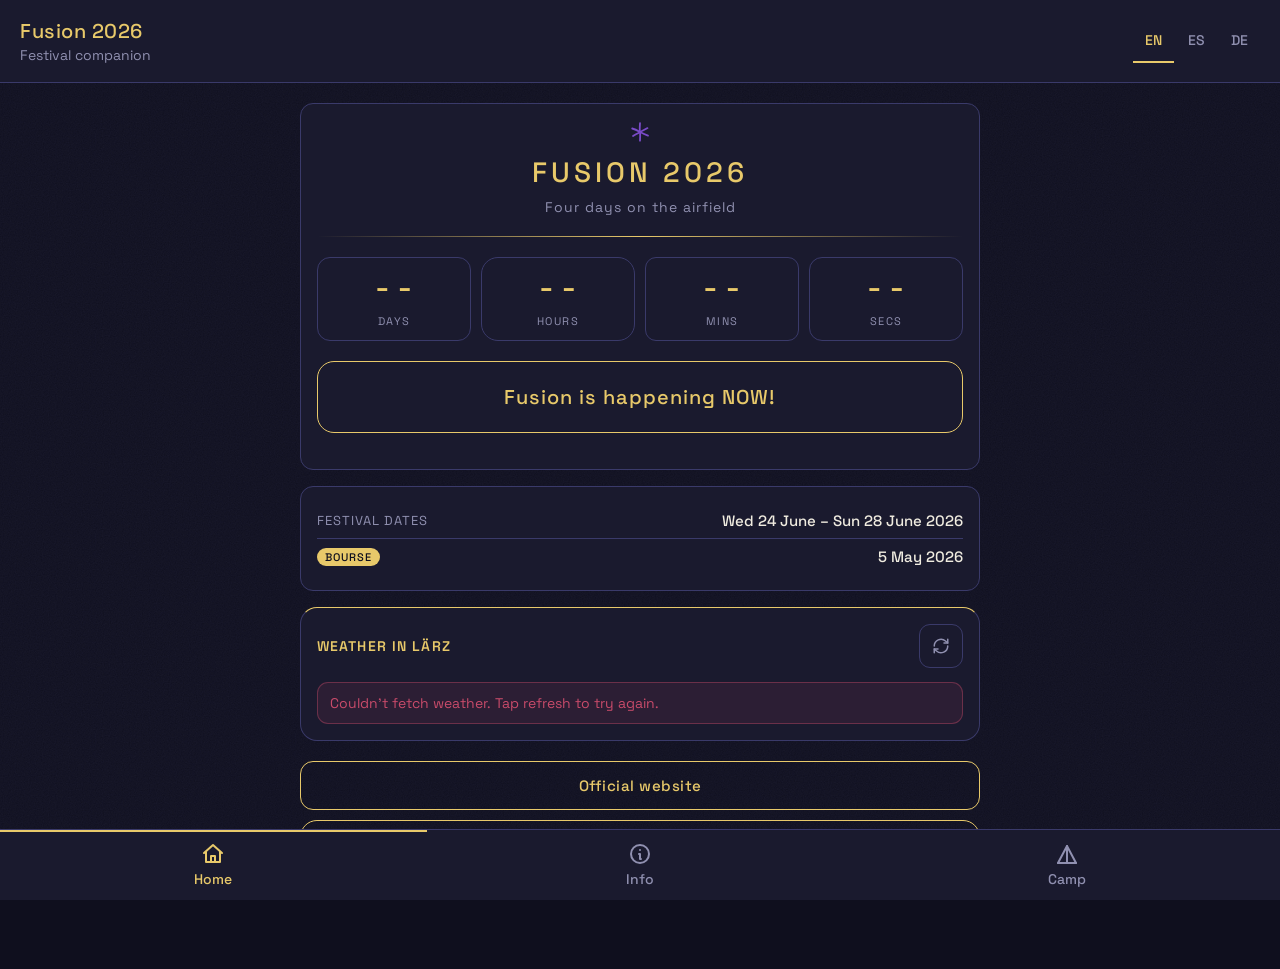
==== commit 6b1c17de: "feat(pages): redirect root / to fusion-app.html Replace the starter Sri Lanka page with a minimal me" ====
--- a/index.html
+++ b/index.html
@@ -1,152 +1,21 @@
-<!DOCTYPE html>
+<!doctype html>
 <html lang="en">
 <head>
-  <meta charset="UTF-8">
-  <meta name="viewport" content="width=device-width, initial-scale=1.0">
-  <title>Porsche Cayenne Camper Build Studio</title>
-  <link rel="preconnect" href="https://fonts.googleapis.com">
-  <link rel="preconnect" href="https://fonts.gstatic.com" crossorigin>
-  <link href="https://fonts.googleapis.com/css2?family=Inter:wght@400;500;700;800&display=swap" rel="stylesheet">
-  <link rel="stylesheet" href="styles.css">
+  <meta charset="utf-8">
+  <meta name="viewport" content="width=device-width, initial-scale=1">
+  <meta http-equiv="refresh" content="0; url=./fusion-app.html">
+  <link rel="canonical" href="./fusion-app.html">
+  <title>Fusion 2026</title>
+  <style>
+    html, body { margin: 0; background: #0f0f1e; color: #f0ece0; font-family: system-ui, sans-serif; }
+    .wrap { min-height: 100vh; display: flex; align-items: center; justify-content: center; padding: 24px; text-align: center; }
+    a { color: #e8c96a; }
+  </style>
 </head>
 <body>
-  <header class="hero">
-    <div class="hero-overlay"></div>
-    <div class="hero-content">
-      <p class="eyebrow">Build Studio</p>
-      <h1>Porsche Cayenne Camper Build App</h1>
-      <p>Plan your conversion with realistic costs, weight checks, phased build tasks, and a complete parts summary you can save and export.</p>
-      <div class="hero-actions">
-        <button id="presetWeekend" class="button">Weekend Preset</button>
-        <button id="presetExpedition" class="button ghost">Expedition Preset</button>
-      </div>
-    </div>
-  </header>
-
-  <main class="container">
-    <section class="panel controls">
-      <h2>Configuration</h2>
-
-      <div class="form-grid">
-        <label>Model Year
-          <input id="modelYear" type="number" min="2003" max="2026" value="2019">
-        </label>
-        <label>Cayenne Generation
-          <select id="generation">
-            <option value="955">955/957 (2003-2010)</option>
-            <option value="958" selected>958/958.2 (2011-2018)</option>
-            <option value="9ya">9YA (2019+)</option>
-          </select>
-        </label>
-        <label>Travel Style
-          <select id="travelStyle">
-            <option value="weekend">Weekend</option>
-            <option value="balanced" selected>Balanced</option>
-            <option value="expedition">Expedition</option>
-          </select>
-        </label>
-        <label>Climate
-          <select id="climate">
-            <option value="mild" selected>Mild</option>
-            <option value="cold">Cold / 4-season</option>
-            <option value="hot">Hot / desert</option>
-          </select>
-        </label>
-      </div>
-
-      <label>Sleepers: <strong id="sleepersValue">2</strong>
-        <input id="sleepers" type="range" min="1" max="3" value="2">
-      </label>
-
-      <label>Water Capacity (L): <strong id="waterValue">25</strong>
-        <input id="waterLiters" type="range" min="0" max="80" value="25">
-      </label>
-
-      <label>Power Tier
-        <select id="powerTier">
-          <option value="basic">Basic</option>
-          <option value="plus" selected>Plus</option>
-          <option value="pro">Pro</option>
-        </select>
-      </label>
-
-      <h3>Modules</h3>
-      <div class="checkbox-grid" id="moduleGrid"></div>
-
-      <div class="actions">
-        <button id="saveBuild" class="button">Save Build</button>
-        <button id="loadBuild" class="button ghost">Load Saved</button>
-        <button id="exportBuild" class="button ghost">Export JSON</button>
-      </div>
-      <p class="status" id="status"></p>
-    </section>
-
-    <section class="panel output">
-      <h2>Live Build Summary</h2>
-      <div class="metrics">
-        <div class="metric"><span>Estimated Budget</span><strong id="budget">€0</strong></div>
-        <div class="metric"><span>Added Payload</span><strong id="payload">0 kg</strong></div>
-        <div class="metric"><span>Water Autonomy</span><strong id="autonomy">0 days</strong></div>
-        <div class="metric"><span>Complexity</span><strong id="complexity">Low</strong></div>
-        <div class="metric"><span>Build Timeline</span><strong id="timeline">0 weeks</strong></div>
-      </div>
-
-      <h3>Recommended Priorities</h3>
-      <ul id="priorities"></ul>
-
-      <h3>Phase Plan</h3>
-      <ol id="phasePlan"></ol>
-    </section>
-
-    <section class="panel full">
-      <h2>Parts & Cost Breakdown</h2>
-      <table>
-        <thead>
-          <tr><th>Part</th><th>Category</th><th>Cost</th><th>Weight</th></tr>
-        </thead>
-        <tbody id="partsTable"></tbody>
-      </table>
-    </section>
-
-    <section class="panel full">
-      <h2>What I need from you to make this truly feature rich</h2>
-      <div class="questions-grid">
-        <article>
-          <h3>Vehicle Limits</h3>
-          <ul>
-            <li>Exact trim, engine, and current modifications.</li>
-            <li>Measured available interior dimensions.</li>
-            <li>Confirmed legal payload and towing targets.</li>
-          </ul>
-        </article>
-        <article>
-          <h3>Trip Profile</h3>
-          <ul>
-            <li>Average trip length and off-grid duration.</li>
-            <li>Temperature range and altitude expectations.</li>
-            <li>Driver + passenger + pet count.</li>
-          </ul>
-        </article>
-        <article>
-          <h3>Budget & Workflow</h3>
-          <ul>
-            <li>Total budget and phased budget milestones.</li>
-            <li>DIY skill level across electric/plumbing/carpentry.</li>
-            <li>Preferred suppliers and regional availability.</li>
-          </ul>
-        </article>
-        <article>
-          <h3>App Capabilities</h3>
-          <ul>
-            <li>Need for accounts, sync, and multi-build comparison.</li>
-            <li>Part compatibility matrix by Cayenne generation.</li>
-            <li>Trip planner + maintenance intervals + reminders.</li>
-          </ul>
-        </article>
-      </div>
-    </section>
-  </main>
-
-  <script src="script.js"></script>
+  <div class="wrap">
+    <p>Opening the <a href="./fusion-app.html">Fusion 2026 app</a>…</p>
+  </div>
+  <script>location.replace('./fusion-app.html');</script>
 </body>
 </html>
